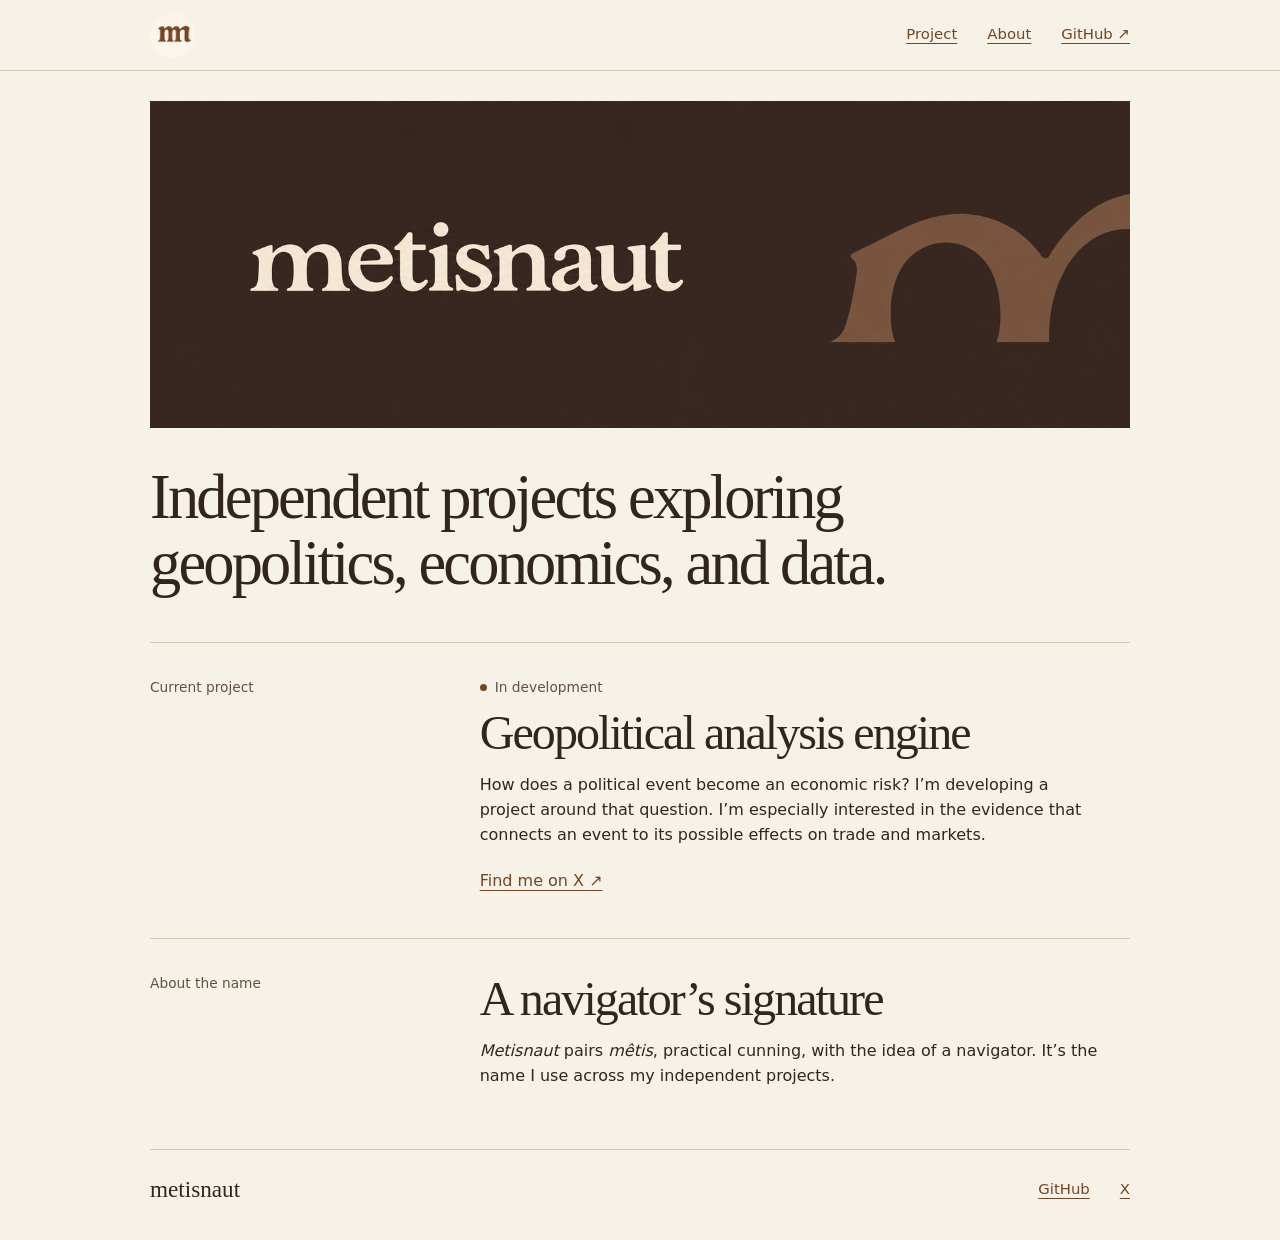
==== index.html @ 1a7ff36c "Publish metisnaut homepage" ====
<!doctype html>
<html lang="en">
<head>
<meta charset="utf-8">
<meta name="viewport" content="width=device-width, initial-scale=1">
<meta name="description" content="Independent projects by metisnaut on geopolitics, economics, and data.">
<meta name="theme-color" content="#f7f2e7">
<title>metisnaut — Independent projects</title>
<link rel="icon" type="image/png" href="mn.png">
<link rel="stylesheet" href="style.css">
</head>
<body>
<a class="skip" href="#main">Skip to content</a>
<header><div class="bar">
<a class="mark" href="./" aria-label="metisnaut home"><img src="mn.png" alt="" width="45" height="45"></a>
<nav aria-label="Main"><a href="#work">Project</a><a href="#about">About</a><a href="https://github.com/metisnaut">GitHub ↗</a></nav>
</div></header>
<main id="main">
<h1><img class="banner" src="banner.jpg" width="1500" height="500" alt="metisnaut"></h1>
<p class="lede">Independent projects exploring geopolitics, economics, and data.</p>
<section id="work" class="split"><div class="side">Current project</div><div>
<p class="status"><span aria-hidden="true"></span>In development</p>
<h2>Geopolitical analysis engine</h2>
<p>How does a political event become an economic risk? I’m developing a project around that question. I’m especially interested in the evidence that connects an event to its possible effects on trade and markets.</p>
<a class="action" href="https://x.com/metisnaut">Find me on X <span aria-hidden="true">↗</span></a>
</div></section>
<section id="about" class="split"><div class="side">About the name</div><div><h2>A navigator’s signature</h2><p><i>Metisnaut</i> pairs <i>mêtis</i>, practical cunning, with the idea of a navigator. It’s the name I use across my independent projects.</p></div></section>
</main>
<footer><span>metisnaut</span><nav aria-label="Social profiles"><a href="https://github.com/metisnaut">GitHub</a><a href="https://x.com/metisnaut">X</a></nav></footer>
</body></html>
---- style.css ----
:root { color-scheme:light; --paper:#f7f2e7; --ink:#30261f; --walnut:#744426; --line:#d3c8b6; }
* {box-sizing:border-box}
html {scroll-behavior:smooth}
body {margin:0;background:var(--paper);color:var(--ink);font:1rem/1.55 system-ui,sans-serif}
main,.bar,footer {width:min(calc(100% - 44px),980px);margin:auto}
header {border-bottom:1px solid var(--line)}
.bar,footer,nav {display:flex;align-items:center;justify-content:space-between}
.bar {min-height:70px}
nav {gap:clamp(14px,3vw,30px)}
a {color:var(--walnut);text-decoration-thickness:1px;text-underline-offset:4px}
nav a {font-size:.93rem}
.mark img {display:block;border-radius:50%}
a:focus-visible {outline:2px solid var(--walnut);outline-offset:4px}
.skip {position:absolute;top:-100px;left:10px;background:white;padding:6px}
.skip:focus {top:8px}
h1 {margin:30px 0 0;font-size:1rem}
.banner {width:100%;height:auto;display:block}
.lede,h2,footer>span {font-family:Georgia,'Times New Roman',serif;font-weight:normal}
.lede {max-width:830px;font-size:clamp(2.05rem,5.8vw,3.9rem);line-height:1.06;letter-spacing:-.045em;margin:36px 0 46px}
.split {border-top:1px solid var(--line);padding:34px 0 44px;display:grid;grid-template-columns:1fr 2.1fr;gap:20px;scroll-margin-top:20px}
.side,.status {font-size:.86rem;color:#635144}
.status {display:flex;align-items:center;gap:8px;margin:0 0 9px}
.status span {width:7px;height:7px;background:var(--walnut);border-radius:50%}
h2 {font-size:clamp(1.8rem,4.3vw,3rem);line-height:1.08;letter-spacing:-.04em;margin:0 0 14px}
.split div>p:not(.status) {max-width:61ch;margin:0 0 16px}
.action {display:inline-block;margin-top:6px}
footer {border-top:1px solid var(--line);padding:22px 0 32px}
footer>span {font-size:1.45rem}
@media(max-width:600px){.split{grid-template-columns:1fr;gap:15px}.bar{min-height:60px}h1{margin-top:20px}.lede{margin:26px 0 34px}}
@media(prefers-reduced-motion:reduce){html{scroll-behavior:auto}}
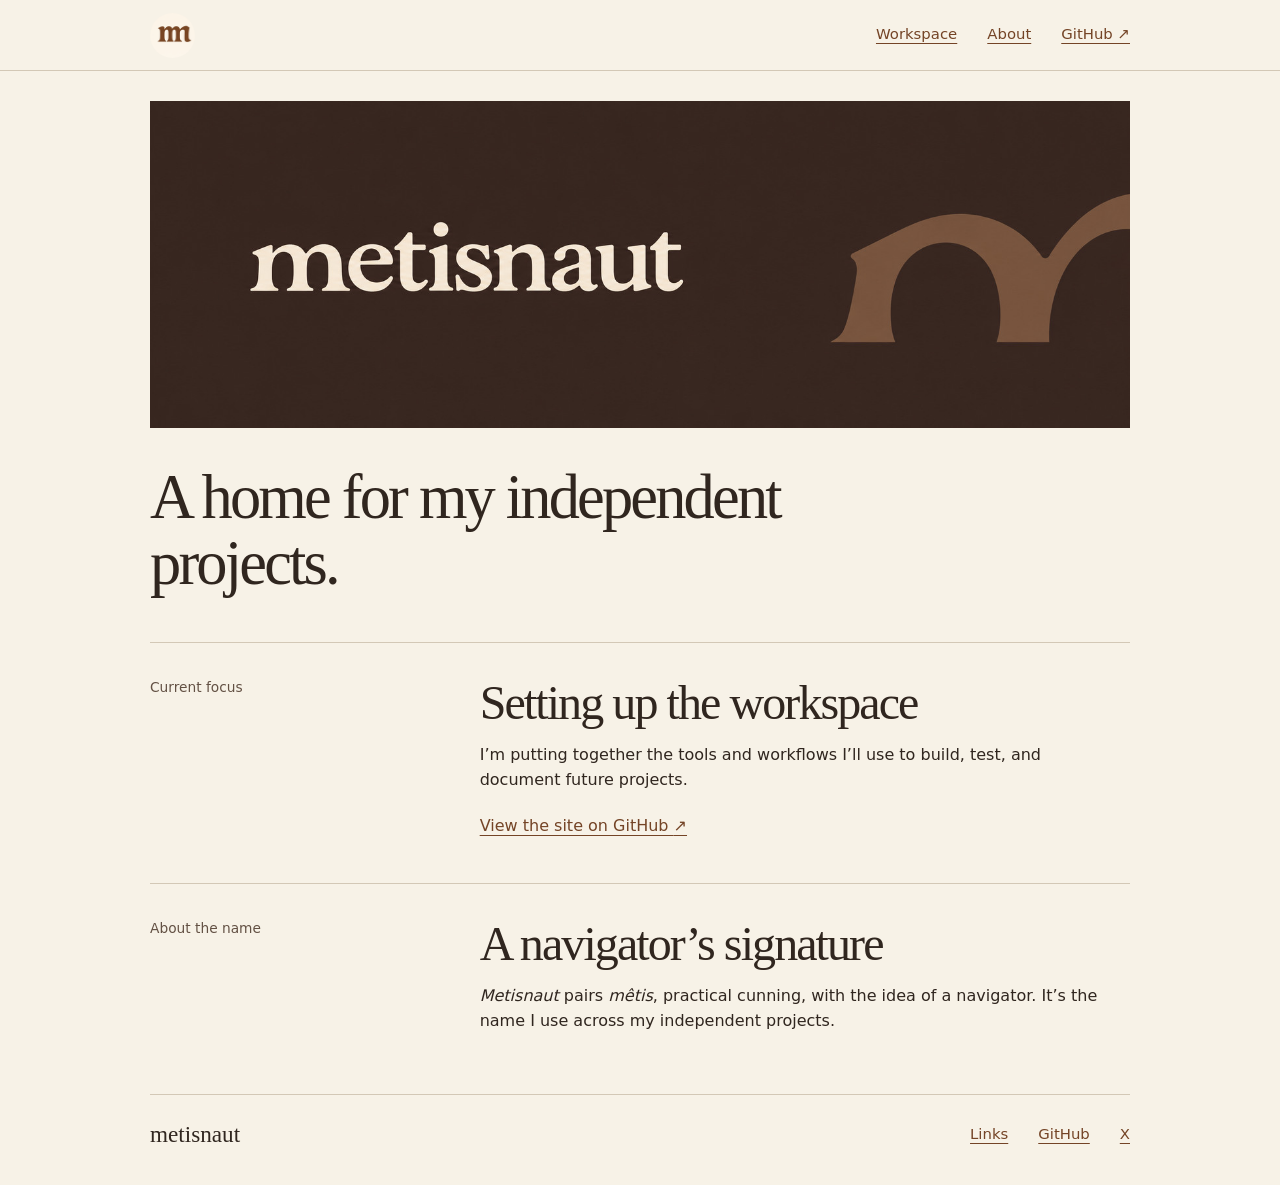
==== commit c2d36eae: "Update metisnaut public site" ====
--- a/index.html
+++ b/index.html
@@ -3,9 +3,17 @@
 <head>
 <meta charset="utf-8">
 <meta name="viewport" content="width=device-width, initial-scale=1">
-<meta name="description" content="Independent projects by metisnaut on geopolitics, economics, and data.">
+<meta name="description" content="The workspace for independent projects by metisnaut.">
 <meta name="theme-color" content="#f7f2e7">
 <title>metisnaut — Independent projects</title>
+<link rel="canonical" href="https://metisnaut.github.io/">
+<meta property="og:type" content="website">
+<meta property="og:title" content="metisnaut — Independent projects">
+<meta property="og:description" content="The workspace for independent projects by metisnaut.">
+<meta property="og:url" content="https://metisnaut.github.io/">
+<meta property="og:image" content="https://metisnaut.github.io/social-card.png">
+<meta property="og:image:alt" content="metisnaut wordmark with the words Independent projects">
+<meta name="twitter:card" content="summary_large_image">
 <link rel="icon" type="image/png" href="mn.png">
 <link rel="stylesheet" href="style.css">
 </head>
@@ -13,18 +21,17 @@
 <a class="skip" href="#main">Skip to content</a>
 <header><div class="bar">
 <a class="mark" href="./" aria-label="metisnaut home"><img src="mn.png" alt="" width="45" height="45"></a>
-<nav aria-label="Main"><a href="#work">Project</a><a href="#about">About</a><a href="https://github.com/metisnaut">GitHub ↗</a></nav>
+<nav aria-label="Main"><a href="#work">Workspace</a><a href="#about">About</a><a href="https://github.com/metisnaut">GitHub ↗</a></nav>
 </div></header>
 <main id="main">
 <h1><img class="banner" src="banner.jpg" width="1500" height="500" alt="metisnaut"></h1>
-<p class="lede">Independent projects exploring geopolitics, economics, and data.</p>
-<section id="work" class="split"><div class="side">Current project</div><div>
-<p class="status"><span aria-hidden="true"></span>In development</p>
-<h2>Geopolitical analysis engine</h2>
-<p>How does a political event become an economic risk? I’m developing a project around that question. I’m especially interested in the evidence that connects an event to its possible effects on trade and markets.</p>
-<a class="action" href="https://x.com/metisnaut">Find me on X <span aria-hidden="true">↗</span></a>
+<p class="lede">A home for my independent projects.</p>
+<section id="work" class="split"><div class="side">Current focus</div><div>
+<h2>Setting up the workspace</h2>
+<p>I’m putting together the tools and workflows I’ll use to build, test, and document future projects.</p>
+<a class="action" href="https://github.com/metisnaut/metisnaut.github.io">View the site on GitHub <span aria-hidden="true">↗</span></a>
 </div></section>
 <section id="about" class="split"><div class="side">About the name</div><div><h2>A navigator’s signature</h2><p><i>Metisnaut</i> pairs <i>mêtis</i>, practical cunning, with the idea of a navigator. It’s the name I use across my independent projects.</p></div></section>
 </main>
-<footer><span>metisnaut</span><nav aria-label="Social profiles"><a href="https://github.com/metisnaut">GitHub</a><a href="https://x.com/metisnaut">X</a></nav></footer>
+<footer><span>metisnaut</span><nav aria-label="Social profiles"><a href="./links/index.html">Links</a><a href="https://github.com/metisnaut">GitHub</a><a href="https://x.com/metisnaut">X</a></nav></footer>
 </body></html>
